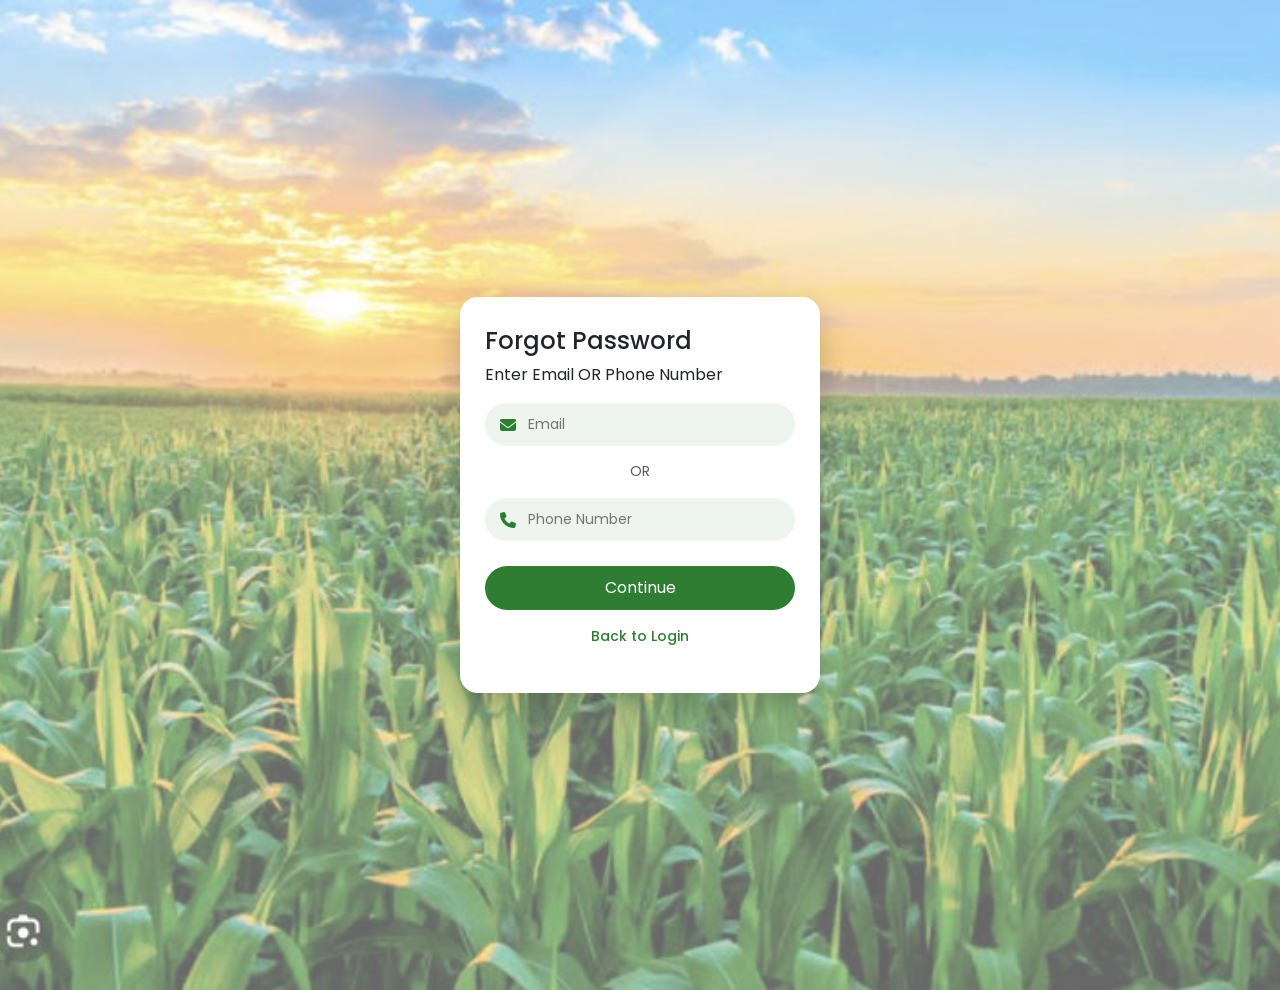
==== frontend/login.html @ bf180428 "login and signup done" ====
<!DOCTYPE html>
<html lang="en">
<head>
  <meta charset="UTF-8">
  <meta name="viewport" content="width=device-width, initial-scale=1.0">
  <title>Forgot Password</title>

  <!-- Font -->
  <link href="https://fonts.googleapis.com/css2?family=Poppins:wght@300;400;500;600&display=swap" rel="stylesheet">

  <!-- Bootstrap -->
  <link href="https://cdn.jsdelivr.net/npm/bootstrap@5.3.0/dist/css/bootstrap.min.css" rel="stylesheet">

  <!-- Icons -->
  <link rel="stylesheet" href="https://cdnjs.cloudflare.com/ajax/libs/font-awesome/6.5.0/css/all.min.css">

  <!-- Your CSS -->
  <link rel="stylesheet" href="css/auth.css">

  <style>
    .step { display: none; }
    .step.active { display: block; }

    .otp-boxes {
      display: flex;
      gap: 10px;
      justify-content: center;
    }

    .otp-boxes input {
      width: 45px;
      height: 45px;
      text-align: center;
      font-size: 18px;
      border-radius: 10px;
      border: 1px solid #ccc;
    }
  </style>
</head>

<body>

<div class="bg-container d-flex justify-content-center align-items-center">

  <div class="auth-card">

    <!-- STEP 1 -->
    <div id="step1" class="step active">
      <h4 class="auth-title">Forgot Password</h4>
      <p class="auth-subtitle">Enter Email OR Phone Number</p>

      <!-- Email -->
      <div class="input-group-custom">
        <i class="fa-solid fa-envelope icon"></i>
        <input type="email" id="email" placeholder="Email">
      </div>

      <!-- OR TEXT -->
      <p class="text-center small text-muted">OR</p>

      <!-- Phone -->
      <div class="input-group-custom">
        <i class="fa-solid fa-phone icon"></i>
        <input type="text" id="phone" placeholder="Phone Number">
      </div>

      <button class="btn-auth" onclick="validateStep1()">Continue</button>
    </div>

    <!-- STEP 2 -->
    <div id="step2" class="step">
      <h4 class="auth-title">Verify OTP</h4>
      <p class="auth-subtitle">Enter the 4-digit code</p>

      <div class="otp-boxes mb-3">
        <input type="text" maxlength="1">
        <input type="text" maxlength="1">
        <input type="text" maxlength="1">
        <input type="text" maxlength="1">
      </div>

      <button class="btn-auth" onclick="goToStep(3)">Verify</button>
    </div>

    <!-- STEP 3 -->
    <div id="step3" class="step">
      <h4 class="auth-title">Reset Password</h4>
      <p class="auth-subtitle">Enter your new password</p>

      <!-- New Password -->
      <div class="input-group-custom">
        <i class="fa-solid fa-lock icon"></i>
        <input type="password" id="newPassword" placeholder="New Password">
        <i class="fa-solid fa-eye toggle" onclick="togglePassword('newPassword', this)"></i>
      </div>

      <!-- Confirm Password -->
      <div class="input-group-custom">
        <i class="fa-solid fa-lock icon"></i>
        <input type="password" id="confirmPassword" placeholder="Confirm Password">
        <i class="fa-solid fa-eye toggle" onclick="togglePassword('confirmPassword', this)"></i>
      </div>

      <button class="btn-auth" onclick="resetDone()">Reset Password</button>
    </div>

    <!-- BACK -->
    <p class="text-center mt-3 small">
      <a href="login.html" class="link">Back to Login</a>
    </p>

  </div>

</div>

<!-- JS -->
<script>

  // STEP SWITCH
  function goToStep(stepNumber) {
    document.querySelectorAll(".step").forEach(step => {
      step.classList.remove("active");
    });

    document.getElementById("step" + stepNumber).classList.add("active");
  }

  // STEP 1 VALIDATION (IMPORTANT 🔥)
  function validateStep1() {
    const email = document.getElementById("email").value.trim();
    const phone = document.getElementById("phone").value.trim();

    if (!email && !phone) {
      alert("Please enter Email OR Phone Number!");
      return;
    }

    goToStep(2);
  }

  // TOGGLE PASSWORD
  function togglePassword(fieldId, icon) {
    const field = document.getElementById(fieldId);

    if (field.type === "password") {
      field.type = "text";
      icon.classList.remove("fa-eye");
      icon.classList.add("fa-eye-slash");
    } else {
      field.type = "password";
      icon.classList.remove("fa-eye-slash");
      icon.classList.add("fa-eye");
    }
  }

  // FINAL
  function resetDone() {
    const pass = document.getElementById("newPassword").value;
    const confirm = document.getElementById("confirmPassword").value;

    if (!pass || !confirm) {
      alert("Fill all fields!");
      return;
    }

    if (pass !== confirm) {
      alert("Passwords do not match!");
      return;
    }

    alert("Password reset successful!");
    window.location.href = "login.html";
  }

</script>

</body>
</html>
---- frontend/css/auth.css ----
* {
  font-family: 'Poppins', sans-serif;
}
/* BACKGROUND */
.bg-container {
  height: 110vh;
  background: url('../assets1/agriculture_pic.jpg') no-repeat center center/cover;
  position: relative;
  display: flex;
  justify-content: center;
  align-items: center;
}

/* LIGHT OVERLAY */
.bg-container::before {
  content: "";
  position: absolute;
  width: 100%;
  height: 100%;
  background: rgba(255, 255, 255, 0.4); /* light overlay */
  top: 0;
  left: 0;
}

/* CARD (COMMON FOR LOGIN + SIGNUP) */
.auth-card {
  position: relative;
  z-index: 1;
  width: 100%;
  max-width: 360px;
  background: #ffffff;
  padding: 30px 25px;
  border-radius: 18px;
  box-shadow: 0 10px 30px rgba(0,0,0,0.2);
}

/* Bigger for signup */
.auth-card-signup {
  position: relative;
  z-index: 1;
  width: 100%;
  max-width: 420px;
  background: #ffffff;
  padding: 30px 25px;
  height: auto;              
  border-radius: 20px;
  box-shadow: 0 10px 30px rgba(0,0,0,0.2);
}
/* INPUT GROUP */
.input-group-custom {
  display: flex;
  align-items: center;
  background: #eef5ee;
  border-radius: 25px;
  padding: 10px 15px;
  margin-bottom: 15px;
}

.input-group-custom input {
  border: none;
  outline: none;
  background: transparent;
  flex: 1;
  font-size: 14px;
}

.icon {
  color: #2e7d32;
  margin-right: 10px;
}
.input-group-custom:focus-within {
  box-shadow: 0 0 5px rgba(46,125,50,0.4);
}

.toggle {
  color: #777;
  cursor: pointer;
  margin-left: 8px;
}
.btn-auth {
  width: 100%;
  background: #2e7d32;
  color: #fff;
  border: none;
  padding: 10px;
  border-radius: 25px;
  margin-top: 10px;
  transition: 0.3s;
}

.btn-auth:hover {
  background: #1b5e20;
}
/* GOOGLE BUTTON */
.google-btn {
  width: 100%;
  border: none;
  background: #f1f1f1;
  padding: 10px;
  border-radius: 25px;
  margin-top: 10px;
  display: flex;
  align-items: center;
  justify-content: center;
  gap: 10px;
  cursor: pointer;
}

/* TEXT */
.forgot {
  font-size: 12px;
  color: #777;
  text-decoration: none;
}

.link {
  color: #2e7d32;
  text-decoration: none;
  font-weight: 500;
}

.divider {
  text-align: center;
  font-size: 12px;
  color: #999;
  margin: 15px 0;
}

/* RESPONSIVE */
@media (max-width: 768px) {
  .login-card {
    padding: 20px;
  }
}
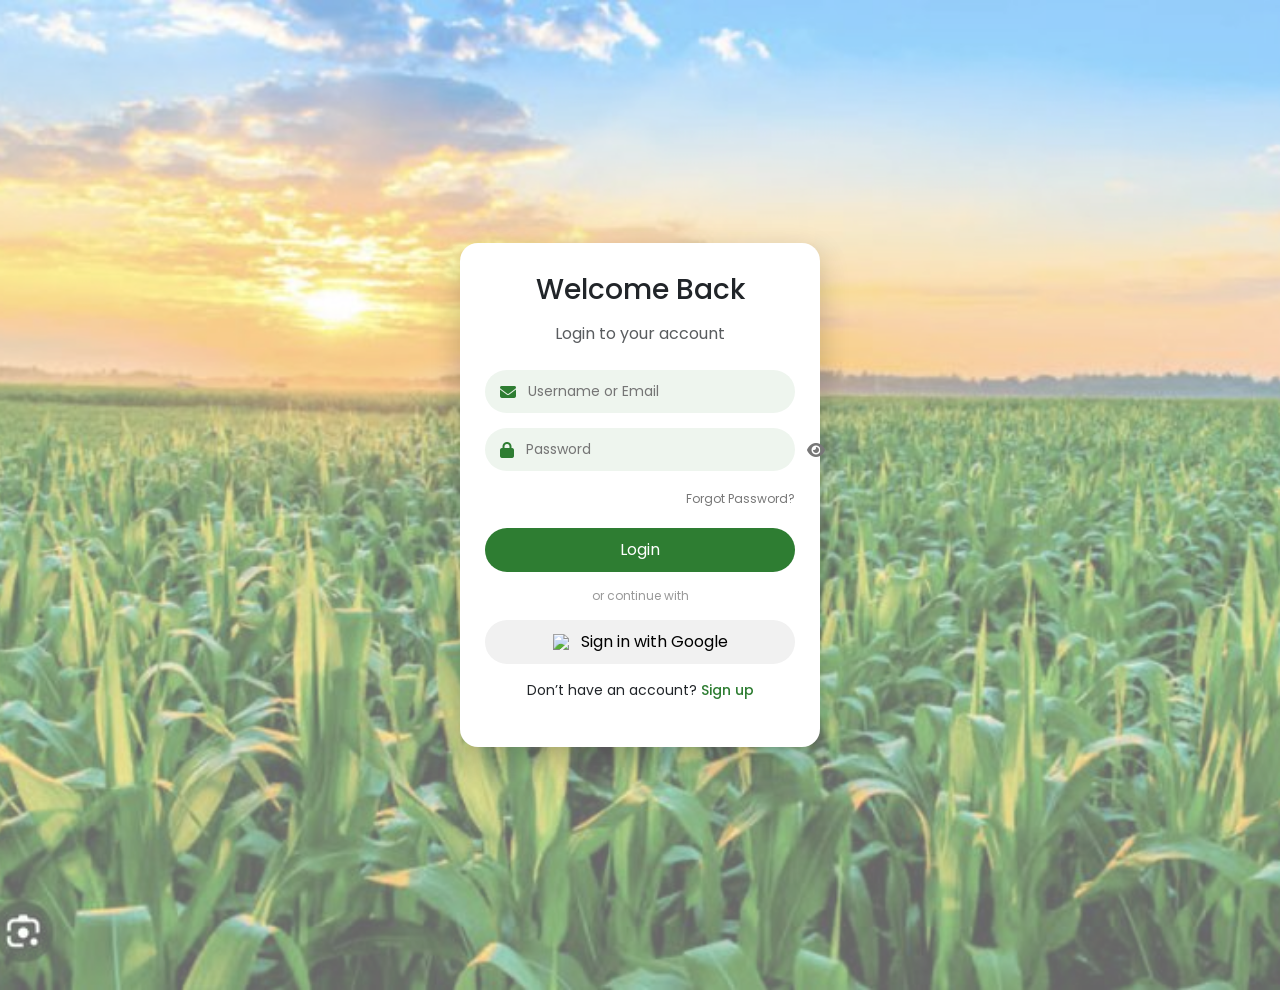
==== commit 726668d3: "login and signup done correctly" ====
--- a/frontend/login.html
+++ b/frontend/login.html
@@ -3,110 +3,64 @@
 <head>
   <meta charset="UTF-8">
   <meta name="viewport" content="width=device-width, initial-scale=1.0">
-  <title>Forgot Password</title>
+  <title>Login</title>
 
-  <!-- Font -->
+  <!-- Google Font -->
   <link href="https://fonts.googleapis.com/css2?family=Poppins:wght@300;400;500;600&display=swap" rel="stylesheet">
 
   <!-- Bootstrap -->
   <link href="https://cdn.jsdelivr.net/npm/bootstrap@5.3.0/dist/css/bootstrap.min.css" rel="stylesheet">
 
-  <!-- Icons -->
+  <!-- Font Awesome -->
   <link rel="stylesheet" href="https://cdnjs.cloudflare.com/ajax/libs/font-awesome/6.5.0/css/all.min.css">
 
-  <!-- Your CSS -->
+  <!-- YOUR CSS -->
   <link rel="stylesheet" href="css/auth.css">
-
-  <style>
-    .step { display: none; }
-    .step.active { display: block; }
-
-    .otp-boxes {
-      display: flex;
-      gap: 10px;
-      justify-content: center;
-    }
-
-    .otp-boxes input {
-      width: 45px;
-      height: 45px;
-      text-align: center;
-      font-size: 18px;
-      border-radius: 10px;
-      border: 1px solid #ccc;
-    }
-  </style>
 </head>
 
 <body>
 
-<div class="bg-container d-flex justify-content-center align-items-center">
+<div class="bg-container">
 
   <div class="auth-card">
 
-    <!-- STEP 1 -->
-    <div id="step1" class="step active">
-      <h4 class="auth-title">Forgot Password</h4>
-      <p class="auth-subtitle">Enter Email OR Phone Number</p>
+    <h3 class="text-center mb-3">Welcome Back</h3>
+    <p class="text-center text-muted mb-4">Login to your account</p>
 
-      <!-- Email -->
-      <div class="input-group-custom">
-        <i class="fa-solid fa-envelope icon"></i>
-        <input type="email" id="email" placeholder="Email">
-      </div>
-
-      <!-- OR TEXT -->
-      <p class="text-center small text-muted">OR</p>
-
-      <!-- Phone -->
-      <div class="input-group-custom">
-        <i class="fa-solid fa-phone icon"></i>
-        <input type="text" id="phone" placeholder="Phone Number">
-      </div>
-
-      <button class="btn-auth" onclick="validateStep1()">Continue</button>
+    <!-- EMAIL -->
+    <div class="input-group-custom">
+      <i class="fa-solid fa-envelope icon"></i>
+      <input type="email" id="email" placeholder="Username or Email" required>
     </div>
 
-    <!-- STEP 2 -->
-    <div id="step2" class="step">
-      <h4 class="auth-title">Verify OTP</h4>
-      <p class="auth-subtitle">Enter the 4-digit code</p>
-
-      <div class="otp-boxes mb-3">
-        <input type="text" maxlength="1">
-        <input type="text" maxlength="1">
-        <input type="text" maxlength="1">
-        <input type="text" maxlength="1">
-      </div>
-
-      <button class="btn-auth" onclick="goToStep(3)">Verify</button>
+    <!-- PASSWORD -->
+    <div class="input-group-custom">
+      <i class="fa-solid fa-lock icon"></i>
+      <input type="password" id="password" placeholder="Password" required>
+      <i class="fa-solid fa-eye toggle" onclick="togglePassword('password', this)"></i>
     </div>
 
-    <!-- STEP 3 -->
-    <div id="step3" class="step">
-      <h4 class="auth-title">Reset Password</h4>
-      <p class="auth-subtitle">Enter your new password</p>
-
-      <!-- New Password -->
-      <div class="input-group-custom">
-        <i class="fa-solid fa-lock icon"></i>
-        <input type="password" id="newPassword" placeholder="New Password">
-        <i class="fa-solid fa-eye toggle" onclick="togglePassword('newPassword', this)"></i>
-      </div>
-
-      <!-- Confirm Password -->
-      <div class="input-group-custom">
-        <i class="fa-solid fa-lock icon"></i>
-        <input type="password" id="confirmPassword" placeholder="Confirm Password">
-        <i class="fa-solid fa-eye toggle" onclick="togglePassword('confirmPassword', this)"></i>
-      </div>
-
-      <button class="btn-auth" onclick="resetDone()">Reset Password</button>
+    <!-- FORGOT -->
+    <div class="text-end mb-2">
+      <a href="forgot-password.html" class="forgot">Forgot Password?</a>
     </div>
 
-    <!-- BACK -->
+    <!-- LOGIN BUTTON -->
+    <button class="btn-auth" onclick="loginUser()">Login</button>
+
+    <!-- DIVIDER -->
+    <div class="divider">or continue with</div>
+
+    <!-- GOOGLE -->
+    <button class="google-btn">
+      <img src="https://cdn-icons-png.flaticon.com/512/2991/2991148.png" width="18">
+      Sign in with Google
+    </button>
+
+    <!-- SIGNUP -->
     <p class="text-center mt-3 small">
-      <a href="login.html" class="link">Back to Login</a>
+      Don’t have an account? 
+      <a href="signup.html" class="link">Sign up</a>
     </p>
 
   </div>
@@ -116,29 +70,7 @@
 <!-- JS -->
 <script>
 
-  // STEP SWITCH
-  function goToStep(stepNumber) {
-    document.querySelectorAll(".step").forEach(step => {
-      step.classList.remove("active");
-    });
-
-    document.getElementById("step" + stepNumber).classList.add("active");
-  }
-
-  // STEP 1 VALIDATION (IMPORTANT 🔥)
-  function validateStep1() {
-    const email = document.getElementById("email").value.trim();
-    const phone = document.getElementById("phone").value.trim();
-
-    if (!email && !phone) {
-      alert("Please enter Email OR Phone Number!");
-      return;
-    }
-
-    goToStep(2);
-  }
-
-  // TOGGLE PASSWORD
+  // SHOW / HIDE PASSWORD
   function togglePassword(fieldId, icon) {
     const field = document.getElementById(fieldId);
 
@@ -153,23 +85,33 @@
     }
   }
 
-  // FINAL
-  function resetDone() {
-    const pass = document.getElementById("newPassword").value;
-    const confirm = document.getElementById("confirmPassword").value;
+  // LOGIN VALIDATION (REALISTIC BASIC VALIDATION)
+  function loginUser() {
+    const email = document.getElementById("email").value.trim();
+    const password = document.getElementById("password").value.trim();
 
-    if (!pass || !confirm) {
-      alert("Fill all fields!");
+    // Empty check
+    if (!email || !password) {
+      alert("Please fill all fields!");
       return;
     }
 
-    if (pass !== confirm) {
-      alert("Passwords do not match!");
+    // Email format check
+    const emailPattern = /^[^ ]+@[^ ]+\.[a-z]{2,3}$/;
+    if (!email.match(emailPattern)) {
+      alert("Enter a valid email!");
       return;
     }
 
-    alert("Password reset successful!");
-    window.location.href = "login.html";
+    // Password length check
+    if (password.length < 6) {
+      alert("Password must be at least 6 characters!");
+      return;
+    }
+
+    // SUCCESS (redirect to dashboard)
+    alert("Login Successful!");
+    window.location.href = "dashboard.html";
   }
 
 </script>
